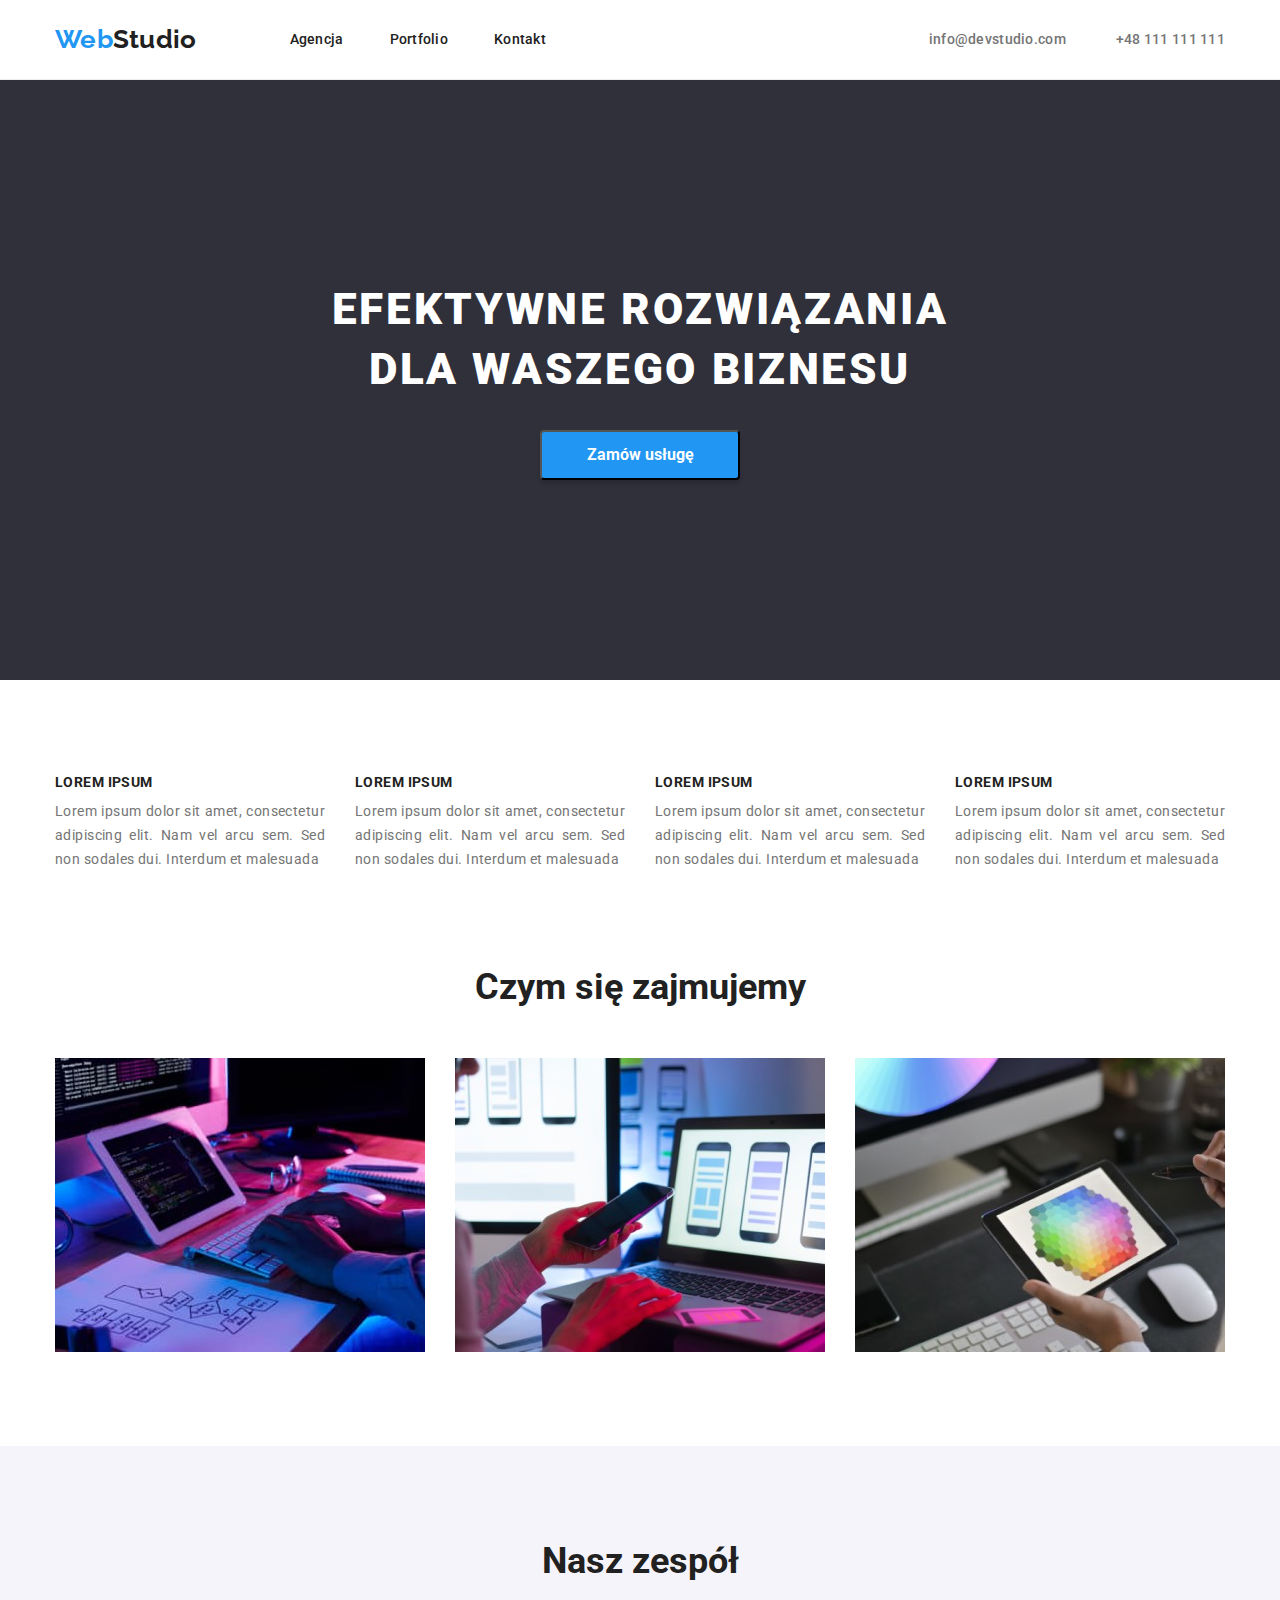
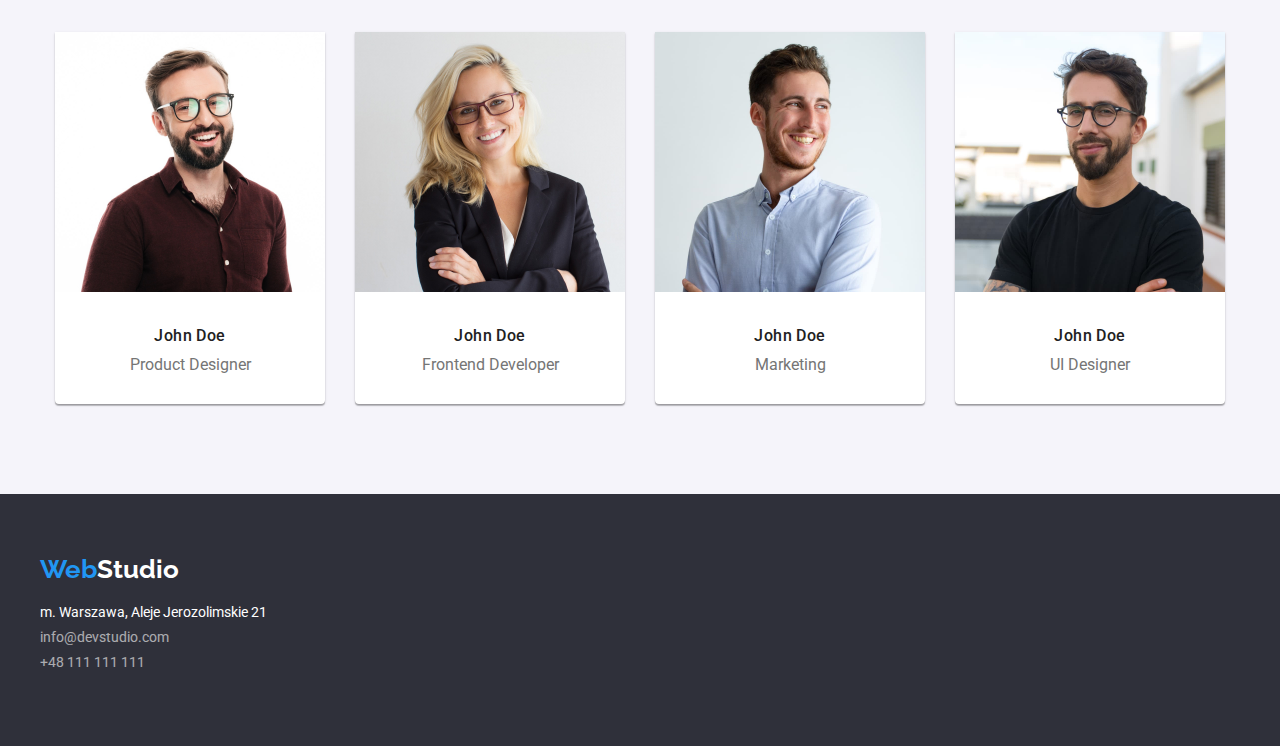
==== index.html @ 92ea2f2b "#1" ====
<!DOCTYPE html>
<html lang="pl">
  <head>
    <meta charset="utf-8" />
    <meta name="description" content="Projekt realizowany w ramach zadania domowego GoIT" />
    <meta http-equiv="X-UA-Compatible" content="IE=edge" />
    <meta name="viewport" content="width=device-width, initial-scale=1.0" />
    <title>Zadanie domowe #3</title>
    <link rel="preconnect" href="https://fonts.googleapis.com" />
    <link rel="preconnect" href="https://fonts.gstatic.com" crossorigin />
    <link
      href="https://fonts.googleapis.com/css2?family=Raleway:wght@700&family=Roboto:wght@400;500;700;900&display=swap"
      rel="stylesheet"
    />
    <link rel="stylesheet" href="css/styles.css" />
  </head>
  <body style="font-family: 'Roboto'; color: #757575; font-style: normal">
    <header>
      <div class="box4">
        <div class="container navbar-wrapper">
          <nav>
            <ul class="lists navbar-lists">
              <li class="logo">
                <a class="menu-text" href="index.html" title="Strona główna">
                  <span class="logo-blue">Web</span><span class="logo-black">Studio</span></a
                >
              </li>
              <li>
                <a class="links menu-text menu-text-nav" href="index.html" target="_self"
                  >Agencja</a
                >
              </li>
              <li>
                <a class="links menu-text menu-text-nav" href="portfolio.html" target="_self">
                  Portfolio
                </a>
              </li>
              <li><a class="links menu-text menu-text-nav" href="#">Kontakt</a></li>
            </ul>
          </nav>

          <ul class="lists navbar-lists contact">
            <li>
              <a class="links menu-kontakt" href="mailto:info@devstudio.com">info@devstudio.com</a>
            </li>
            <li>
              <a class="links menu-kontakt" href="tel:+48111111111">+48 111 111 111</a>
            </li>
          </ul>
        </div>
      </div>
    </header>
    <main>
      <div class="box1">
        <div class="banner container">
          <h1 class="banner-text">EFEKTYWNE ROZWIĄZANIA DLA WASZEGO BIZNESU</h1>
          <button class="banner-button" type="button">Zamów usługę</button>
        </div>
      </div>

      <section class="section">
        <div class="container">
          <ul class="lists features-set">
            <li class="features-item">
              <h3 class="features-headers">Lorem ipsum</h3>
              <p class="features-text">
                Lorem ipsum dolor sit amet, consectetur adipiscing elit. Nam vel arcu sem. Sed non
                sodales dui. Interdum et malesuada
              </p>
            </li>
            <li class="features-item">
              <h3 class="features-headers">Lorem ipsum</h3>
              <p class="features-text">
                Lorem ipsum dolor sit amet, consectetur adipiscing elit. Nam vel arcu sem. Sed non
                sodales dui. Interdum et malesuada
              </p>
            </li>
            <li class="features-item">
              <h3 class="features-headers">Lorem ipsum</h3>
              <p class="features-text">
                Lorem ipsum dolor sit amet, consectetur adipiscing elit. Nam vel arcu sem. Sed non
                sodales dui. Interdum et malesuada
              </p>
            </li>
            <li class="features-item">
              <h3 class="features-headers">Lorem ipsum</h3>
              <p class="features-text">
                Lorem ipsum dolor sit amet, consectetur adipiscing elit. Nam vel arcu sem. Sed non
                sodales dui. Interdum et malesuada
              </p>
            </li>
          </ul>

          <h2 class="gallery">Czym się zajmujemy</h2>
          <ul class="gallery-set lists">
            <li>
              <img
                src="images/graphic1.jpg"
                alt="Piszemy na klawiaturze"
                width="370"
                height="294"
              />
            </li>
            <li>
              <img
                src="images/graphic2.jpg"
                alt="Korzystamy z telefonów komórkowych"
                width="370"
                height="294"
              />
            </li>
            <li>
              <img
                src="images/graphic3.jpg"
                alt="Dobieramy kolory na tablecie"
                width="370"
                height="294"
              />
            </li>
          </ul>
        </div>
      </section>
      <div class="box2">
        <section class="section team">
          <div class="container">
            <h2 class="gallery">Nasz zespół</h2>
            <ul class="lists team-set">
              <li class="team-item">
                <figure class="figure">
                  <img
                    src="images/team1.jpg"
                    alt="John Doe - Product Designer"
                    width="270"
                    height="260"
                  />
                  <figcaption>
                    <h4 class="team-names">John Doe</h4>
                    <p class="team-position">Product Designer</p>
                  </figcaption>
                </figure>
              </li>
              <li class="team-item">
                <figure class="figure">
                  <img
                    src="images/team2.jpg"
                    alt="John Doe - Frontend Developer"
                    width="270"
                    height="260"
                  />
                  <figcaption>
                    <h4 class="team-names">John Doe</h4>
                    <p class="team-position">Frontend Developer</p>
                  </figcaption>
                </figure>
              </li>
              <li class="team-item">
                <figure class="figure">
                  <img src="images/team3.jpg" alt="John Doe - Marketing" width="270" height="260" />

                  <figcaption>
                    <h4 class="team-names">John Doe</h4>
                    <p class="team-position">Marketing</p>
                  </figcaption>
                </figure>
              </li>
              <li class="team-item">
                <figure class="figure">
                  <img
                    src="images/team4.jpg"
                    alt="John Doe - UI Designer"
                    width="270"
                    height="260"
                  />
                  <figcaption>
                    <h4 class="team-names">John Doe</h4>
                    <p class="team-position">UI Designer</p>
                  </figcaption>
                </figure>
              </li>
            </ul>
          </div>
        </section>
      </div>
    </main>
    <footer class="footer box3">
      <div class="container">
        <a class="links" href="index.html" title="Strona główna">
          <p class="logo-blue">
            <span class="blue">Web</span><span class="logo-white">Studio</span>
          </p>
        </a>
        <ul class="footer-list lists">
          <li>
            <address class="adres">m. Warszawa, Aleje Jerozolimskie 21</address>
          </li>
          <li>
            <a class="footer-address links" href="mailto:info@devstudio.com">info@devstudio.com</a>
          </li>
          <li>
            <a class="footer-address links" href="tel:+48111111111">+48 111 111 111</a>
          </li>
        </ul>
      </div>
    </footer>
  </body>
</html>
---- css/styles.css ----
/*body {
  display: inline;
}

*/

body {
  margin: 0;
}

h1,
h2,
h3,
h4,
h5,
h6,
ul,
p {
  margin: 0;
  padding: 0;
  border: 0;
  font-size: 100%;
  font: inherit;
}
.navbar-wrapper {
  display: flex;
  justify-content: space-between;
  align-items: center;
}
.box4 {
  border-bottom: 1px solid #ececec;
  background-color: #ffffff;
  height: 80px;
  box-sizing: border-box;
}
.contact {
  display: flex;
  gap: 50px;
  padding-right: 15px;
}

.container {
  margin: 0 auto;
  width: 100%;
  max-width: 1200px;
}
.navbar-lists {
  display: flex;
  align-items: center;
  padding-top: 24px;
  padding-bottom: 25px;
  padding-left: 15px;
}

/*
.header-menu {
  display: inline-flex;
}
*/
.gallery-set > li {
  height: 294px;
}
.logo {
  padding-right: 93px;
  display: block;
  text-decoration: none;
}
.section {
  padding-top: 94px;
  padding-bottom: 94px;
}
/* to jest część do zadania 2*/
.lists {
  list-style-type: none;
}
.links {
  display: block;
}

.links:link {
  text-decoration: none;
}
.links:hover,
.links:focus {
  color: #2196f3;
}

.logo-blue {
  color: #2196f3;
  font-family: 'Raleway';
  font-style: normal;
  font-weight: 700;
  font-size: 26px;
  padding-top: 60px;
  padding-bottom: 20px;
}
.logo-white {
  color: #ffffff;
  font-family: 'Raleway';
  font-style: normal;
  font-weight: 700;
  font-size: 26px;
}
.logo-black {
  color: #212121;
  font-family: 'Raleway';
  font-style: normal;
  font-weight: 700;
  font-size: 26px;
}
.menu-text {
  font-size: 14px;
  color: #212121;
  font-weight: 500;
  letter-spacing: 0.02em;
  text-decoration: none;
}
.menu-text-nav {
  padding-right: 46px;
}
.menu-text:first {
  padding-right: 0;
}
.menu-kontakt {
  color: #757575;
  font-weight: 500;
  font-size: 14px;
  letter-spacing: 0.02em;
}
.menu-kontakt:first {
  padding-right: 46px;
}
.banner-text {
  font-weight: 900;
  font-size: 44px;
  line-height: 136%;
  text-align: center;
  letter-spacing: 0.06em;
  text-transform: uppercase;
  color: #ffffff;
  max-width: 696px;
  padding-bottom: 30px;
}
.banner-button {
  width: 200px;
  height: 50px;

  font-family: 'Roboto';
  background-color: #2196f3;
  color: #ffffff;
  font-weight: 700;
  font-size: 16px;
  line-height: 30px;
  cursor: pointer;
  box-shadow: 0px 4px 4px rgba(0, 0, 0, 0.15);
  border-radius: 4px;
}
.banner {
  display: flex;
  flex-direction: column;
  align-items: center;
  background-image: url(images/background.png);
}
.features-set {
  display: flex;
  flex-wrap: wrap;
  gap: 30px;
  justify-content: center;
  padding-bottom: 94px;
  padding-inline-start: 0px;
}
.features-item {
  width: 270px;
  /*
  padding: 10px; */
  background-color: #ffffff;
}
.team-set {
  display: flex;
  flex-wrap: wrap;
  gap: 30px;
  justify-content: center;
}
.team-item {
  width: 270;
}
.team {
  background-color: #f5f4fa;
}
.figure {
  margin: 0;
  background-color: #ffffff;
  border-radius: 0px 0px 4px 4px;
  box-shadow: 0px 1px 3px rgba(0, 0, 0, 0.12), 0px 1px 1px rgba(0, 0, 0, 0.14),
    0px 2px 1px rgba(0, 0, 0, 0.2);
  text-align: center;
}
.team-position {
  padding-bottom: 30px;
}
.figure > img {
  padding-bottom: 30px;
}
.features-headers {
  font-weight: 700;
  font-size: 14px;
  letter-spacing: 0.03em;
  text-transform: uppercase;
  color: #212121;
  padding-bottom: 10px;
}
.features-text {
  font-weight: 400;
  font-size: 14px;
  line-height: 171%;
  letter-spacing: 0.03em;
  text-align: justify;
}
.gallery {
  font-weight: 700;
  font-size: 36px;
  color: #212121;
  text-align: center;
  padding-bottom: 50px;
}
.gallery-set {
  display: flex;
  flex-wrap: wrap;
  gap: 30px;
  justify-content: center;
}
.team-names {
  font-weight: 500;
  font-size: 16px;
  letter-spacing: 0.03em;
  color: #212121;
  padding-bottom: 10px;
}
.footer {
  background-color: #2f303a;
  color: #ffffff;
  font-style: normal;
}
.footer-address {
  color: #ffffff;
  opacity: 60%;
}
.adres {
  font-style: normal;
}
.adres,
.footer-address {
  font-size: 14px;
  padding-bottom: 9px;
}
.footer-list {
  padding-bottom: 60px;
}
.box1 {
  background-image: url(images/background.png);
  background-color: #2f303a;
  height: 600px;
  display: flex;
  align-items: center;
  justify-content: center;
}
.box2 {
  background-color: #f5f4fa;
  height: 648px;
}
.box3 {
  background-color: #2f303a;
  height: 252px;
}

/* Część dotycząca portfolio */
.portfolio-button {
  background-color: #f5f4fa;
  border-radius: 4px;
  font-weight: 500;
  font-size: 16px;
  font-family: 'Roboto';
  cursor: pointer;
  height: 38px;
  border: 0;
  padding: 6px 22px;
}

.portfolio-button:hover,
.portfolio-button:focus {
  background-color: #2196f3;
  color: #ffffff;
}
.portfolio-names {
  font-style: normal;
  font-weight: 700;
  font-size: 18px;
  line-height: 200%;
  letter-spacing: 0.06em;
  color: #212121;
  padding-bottom: 4px;
}
.gallery-description {
  font-weight: 400;
  font-size: 16px;
}
.portfolio-navbar {
  display: flex;
  justify-content: center;
}
.portfolio-navbar-item {
  padding-right: 4px;
  padding-left: 4px;
  padding-bottom: 50px;
}
.portfolio-gallery {
  display: flex;
  flex-wrap: wrap;
  gap: 30px;
  justify-content: center;
}
.portfolio-gallery > img {
  padding-left: 0;
  padding-right: 0;
}
.figure-portfolio {
  margin-inline-start: 0;
  margin-inline-end: 0;
  background-color: #ffffff;
  text-align: center;
  border: 1px solid #eeeeee;
  margin: 0;
}
.figcaption {
  padding: 20px 24px;
  text-align: left;
}
.figure-portfolio > img {
  vertical-align: top;
}
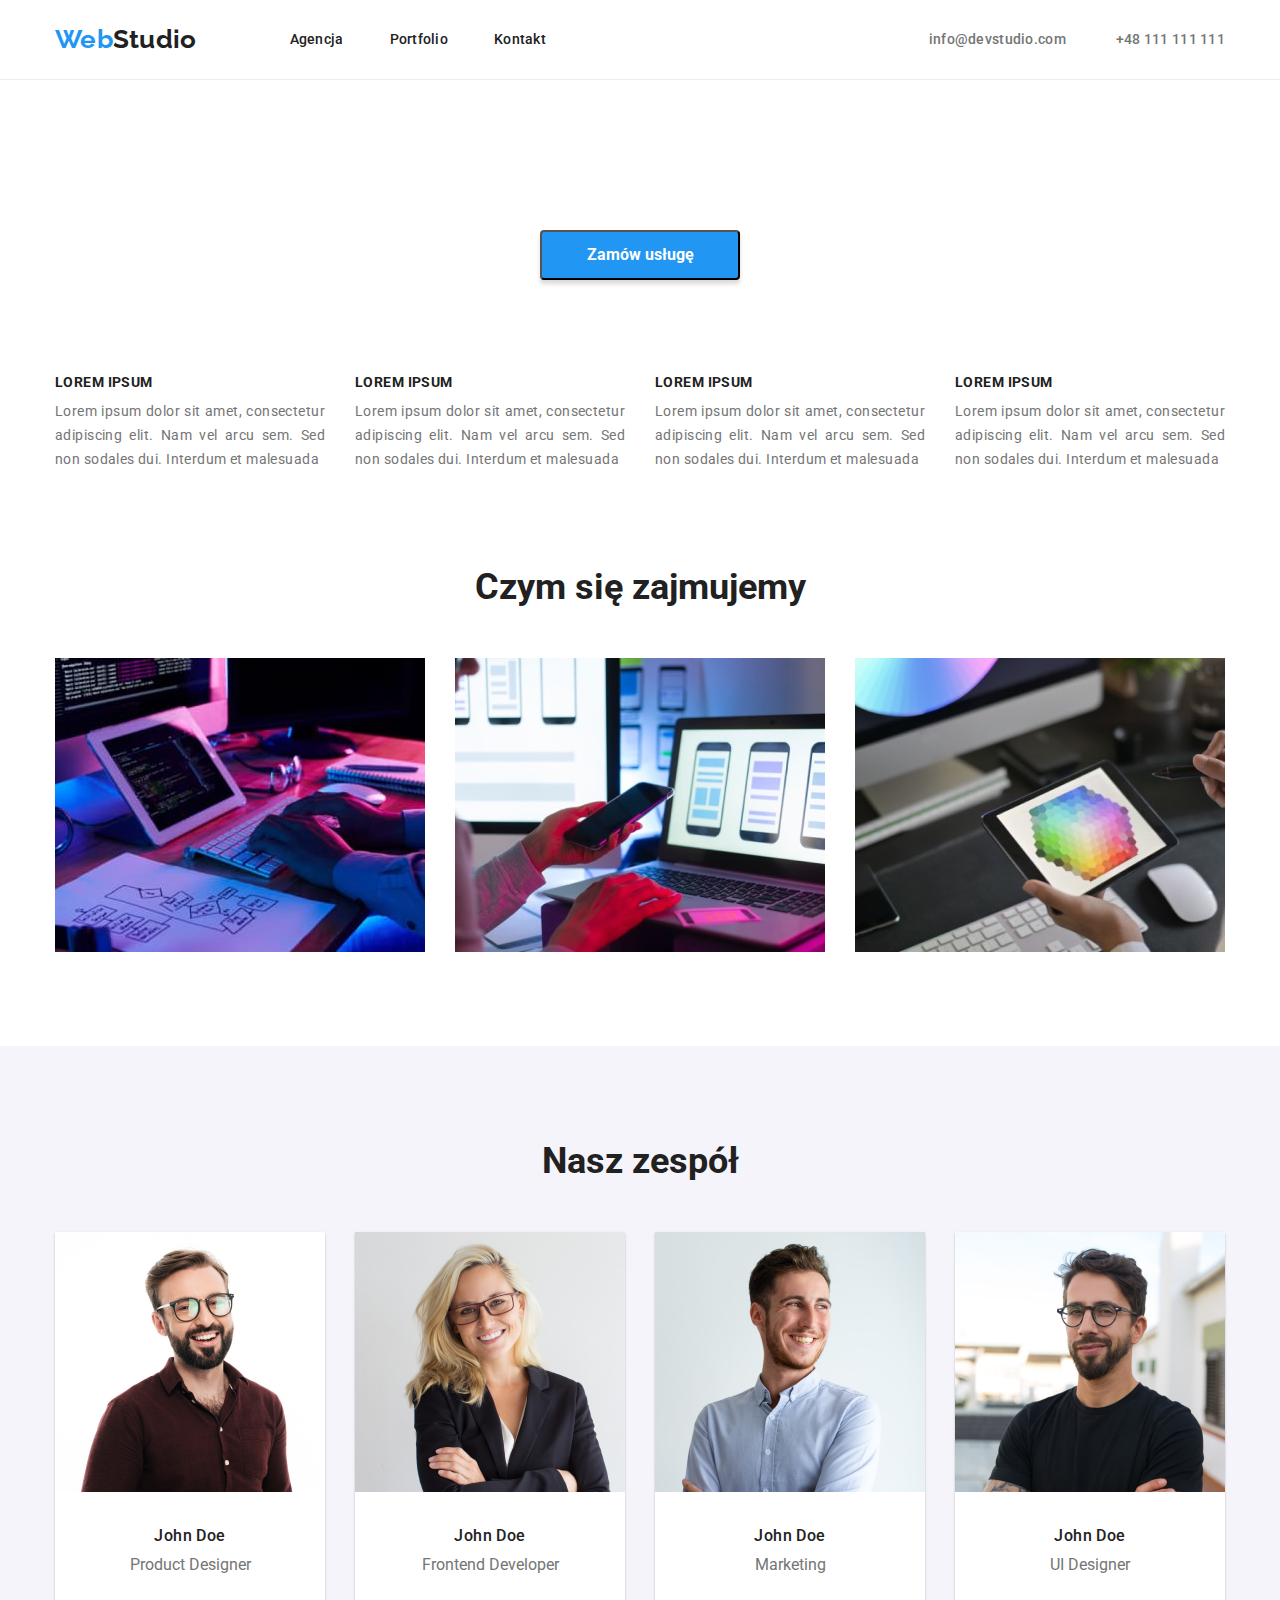
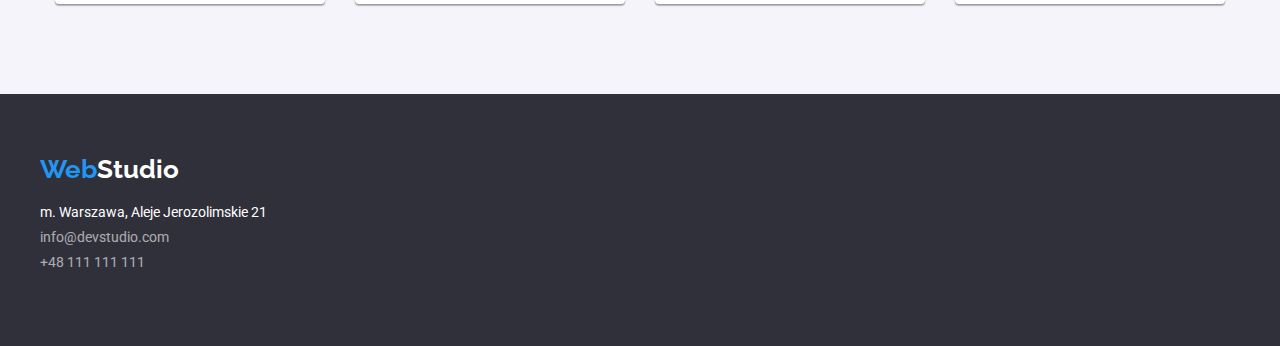
==== commit ce99fd58: "#2" ====
--- a/index.html
+++ b/index.html
@@ -53,6 +53,7 @@
     <main>
       <div class="box1">
         <div class="banner container">
+          <span class="background"></span>
           <h1 class="banner-text">EFEKTYWNE ROZWIĄZANIA DLA WASZEGO BIZNESU</h1>
           <button class="banner-button" type="button">Zamów usługę</button>
         </div>
--- a/css/styles.css
+++ b/css/styles.css
@@ -159,7 +159,7 @@
   display: flex;
   flex-direction: column;
   align-items: center;
-  background-image: url(images/background.png);
+  background-image: url(https://github.com/Piotrek92PL/goit-markup-hw-04/blob/main/images/background.png);
 }
 .features-set {
   display: flex;
@@ -257,12 +257,15 @@
   padding-bottom: 60px;
 }
 .box1 {
-  background-image: url(images/background.png);
-  background-color: #2f303a;
+  background-image: url(https://github.com/Piotrek92PL/goit-markup-hw-04/blob/main/images/background.png);
+  /* background-color: #2f303a; 
   height: 600px;
   display: flex;
   align-items: center;
-  justify-content: center;
+  justify-content: center; */
+}
+.background {
+  background-image: url(https://github.com/Piotrek92PL/goit-markup-hw-04/blob/main/images/background.png);
 }
 .box2 {
   background-color: #f5f4fa;
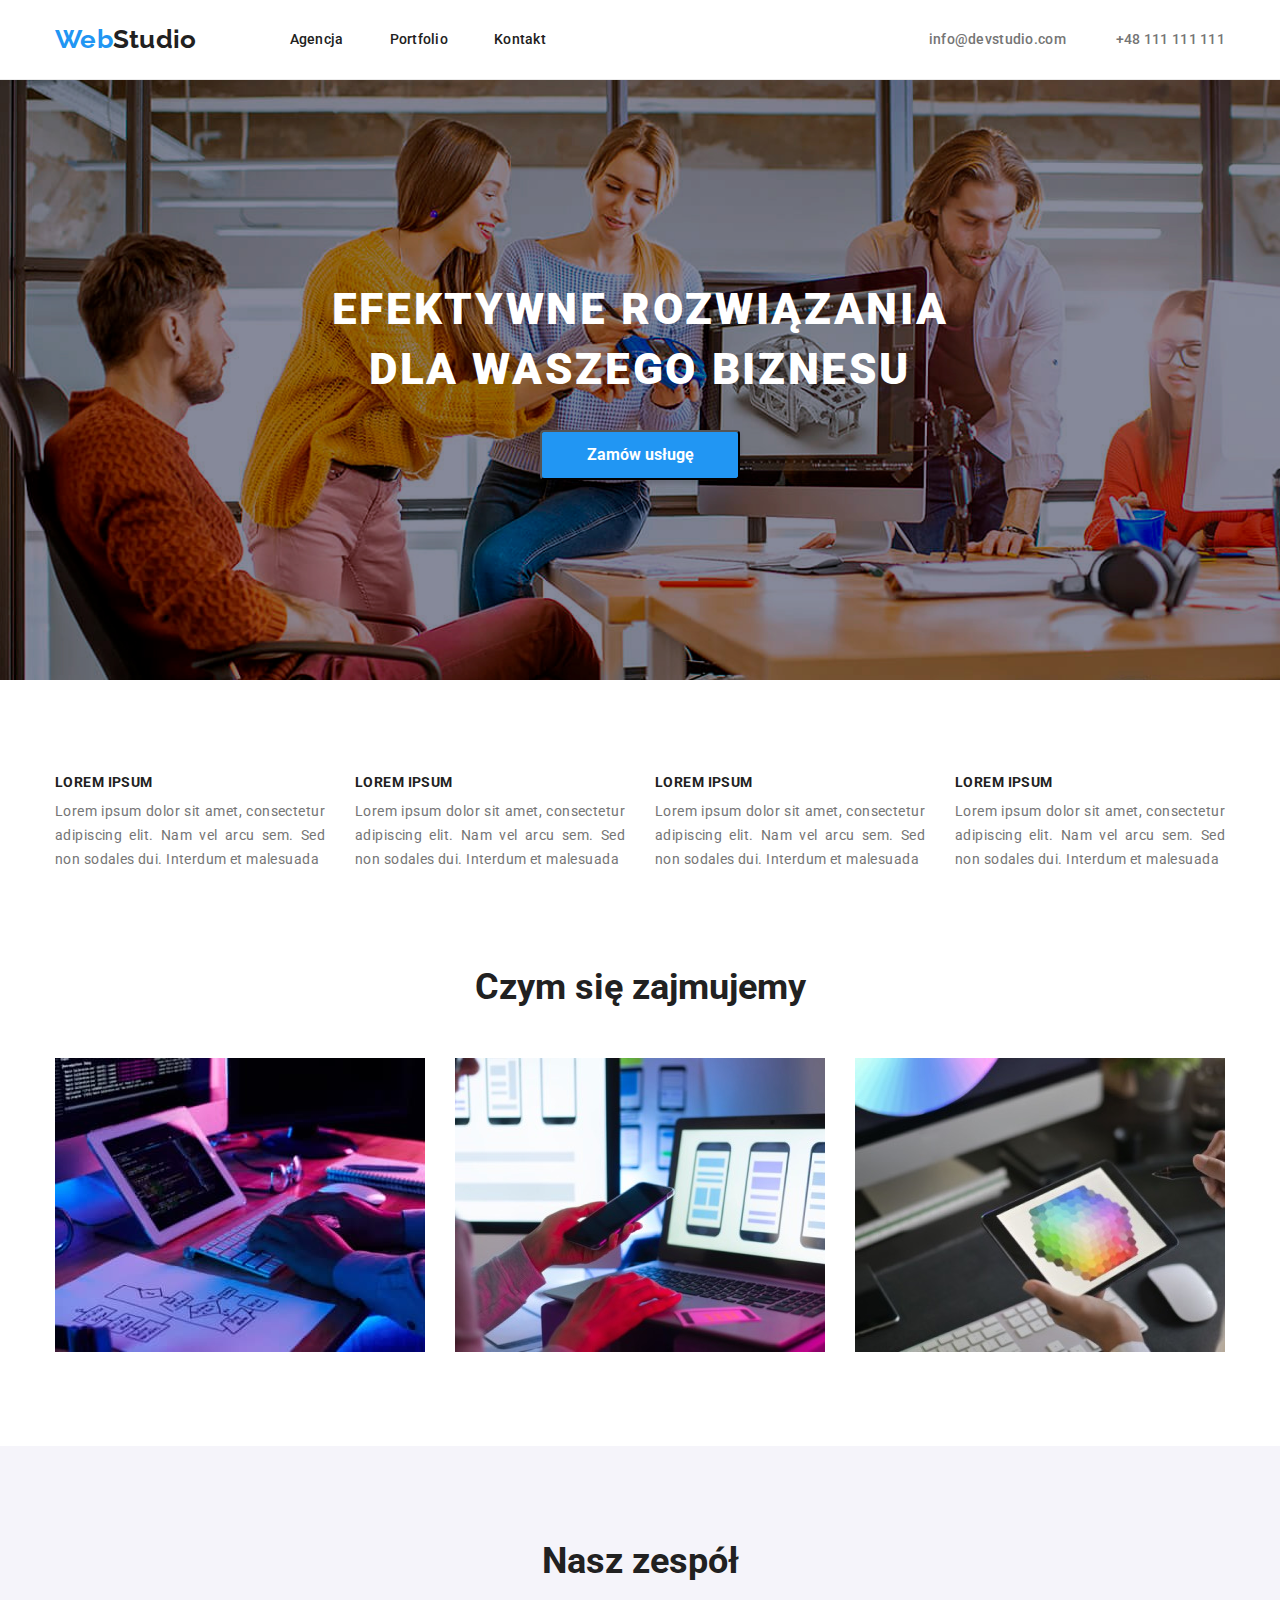
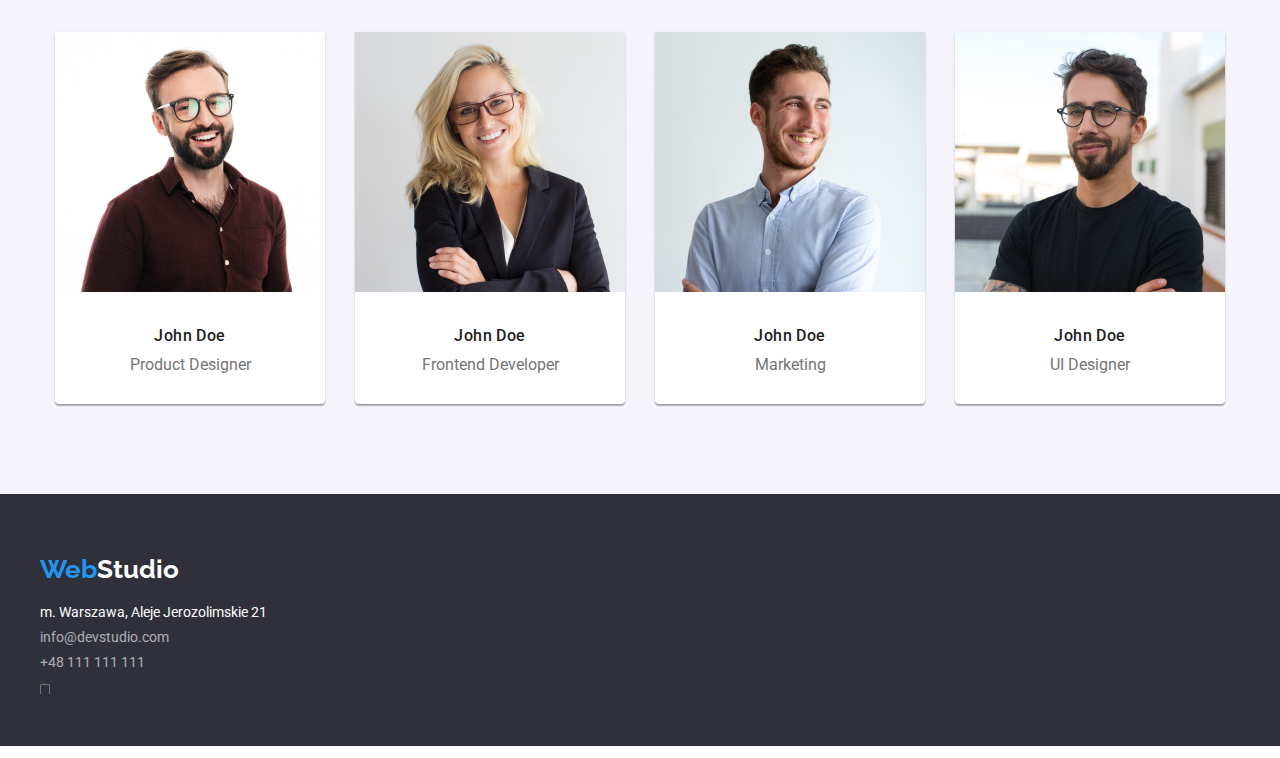
==== commit 8ca8b557: "#3" ====
--- a/index.html
+++ b/index.html
@@ -12,6 +12,7 @@
       href="https://fonts.googleapis.com/css2?family=Raleway:wght@700&family=Roboto:wght@400;500;700;900&display=swap"
       rel="stylesheet"
     />
+    <link rel="stylesheet" href="css/normalize.css" />
     <link rel="stylesheet" href="css/styles.css" />
   </head>
   <body style="font-family: 'Roboto'; color: #757575; font-style: normal">
@@ -199,6 +200,9 @@
           </li>
           <li>
             <a class="footer-address links" href="tel:+48111111111">+48 111 111 111</a>
+            <svg width="10" height="10" class="icon">
+              <use xlink:href="./images/icons.svg#phone"></use>
+            </svg>
           </li>
         </ul>
       </div>
--- a/css/styles.css
+++ b/css/styles.css
@@ -257,16 +257,27 @@
   padding-bottom: 60px;
 }
 .box1 {
-  background-image: url(https://github.com/Piotrek92PL/goit-markup-hw-04/blob/main/images/background.png);
-  /* background-color: #2f303a; 
+  /*background-image: url(https://github.com/Piotrek92PL/goit-markup-hw-04/blob/main/images/background.png); */
+  background-color: #2f303a;
+
+  display: flex;
+  align-items: center;
+  justify-content: center;
+  background-image: url(../images/background.png);
+  background-size: cover;
+  background-repeat: no-repeat;
   height: 600px;
-  display: flex;
-  align-items: center;
-  justify-content: center; */
-}
+}
+
+/*
 .background {
-  background-image: url(https://github.com/Piotrek92PL/goit-markup-hw-04/blob/main/images/background.png);
-}
+  background-image: url(../images/background.png);
+  background-size: contain;
+  background-repeat: no-repeat;
+  height: 200px;
+  padding: 0;
+}
+*/
 .box2 {
   background-color: #f5f4fa;
   height: 648px;
@@ -341,3 +352,6 @@
 .figure-portfolio > img {
   vertical-align: top;
 }
+.icon {
+  fill: #ffffff;
+}
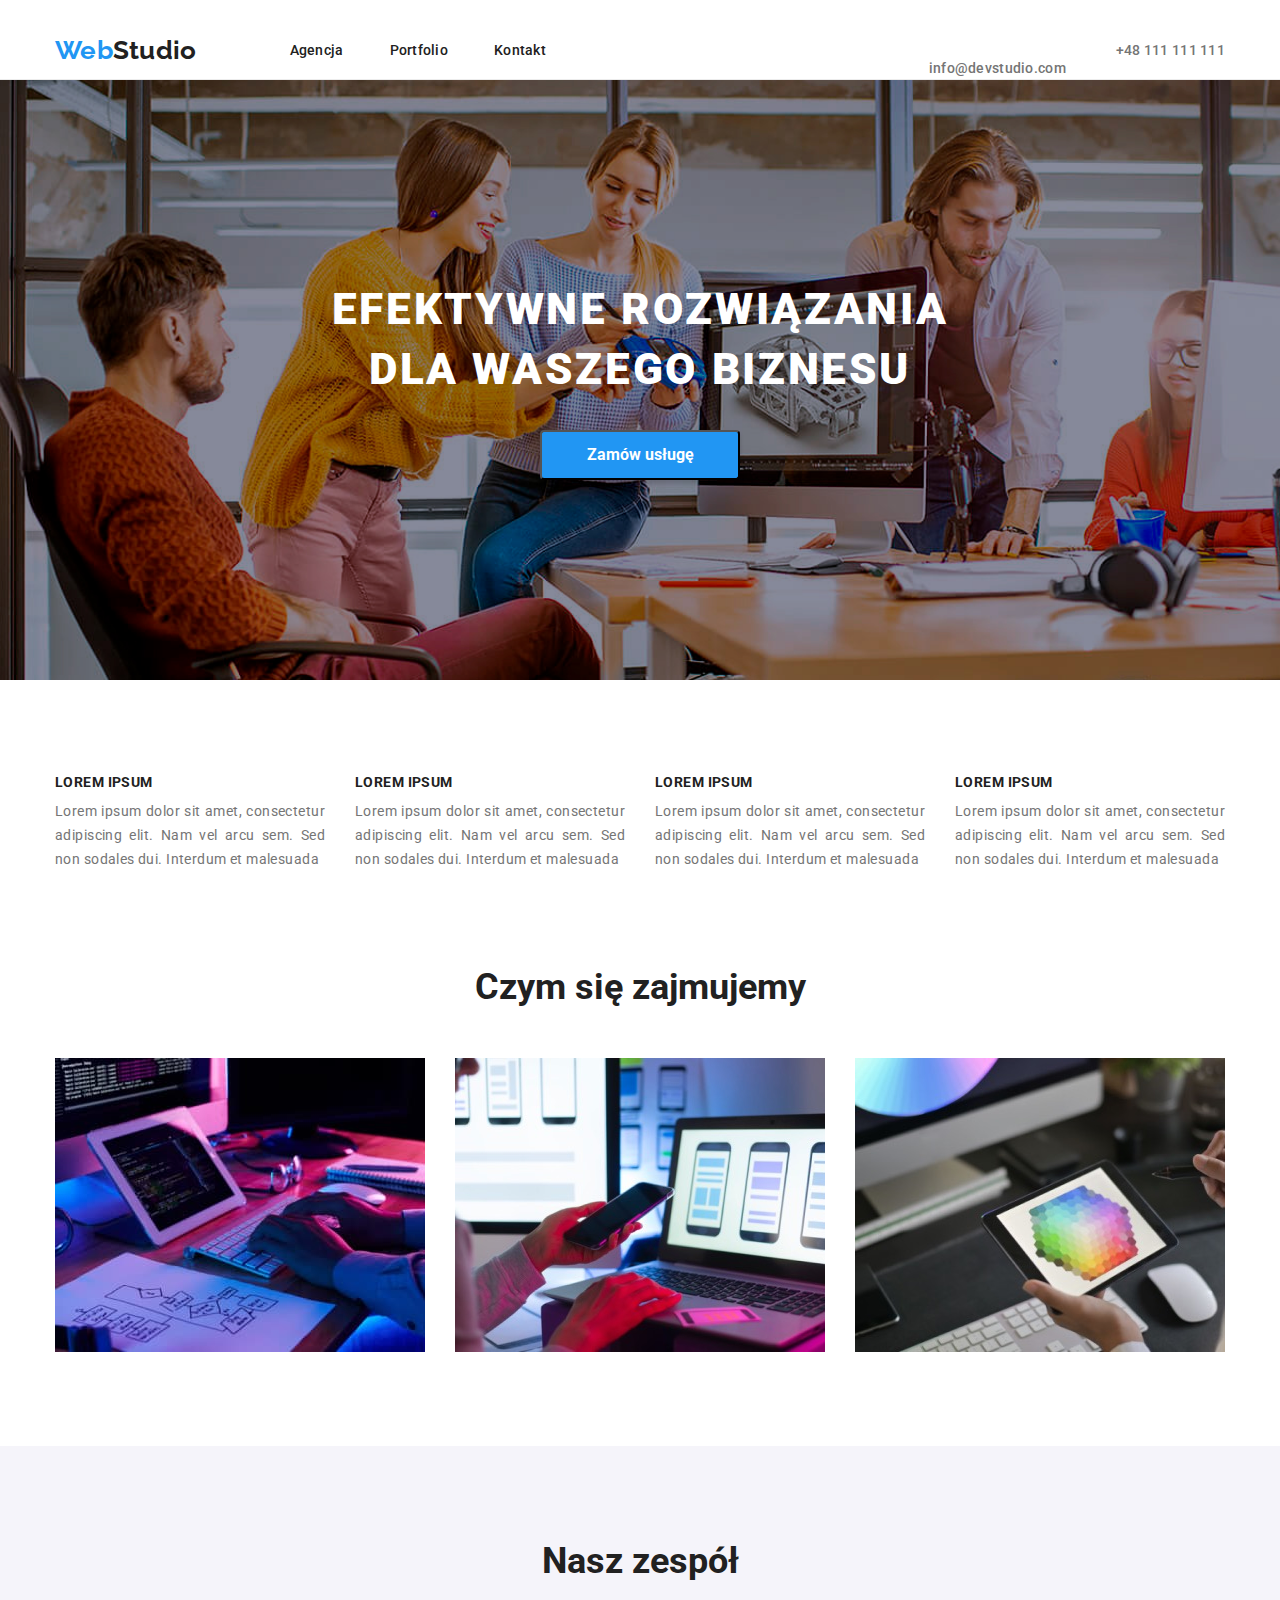
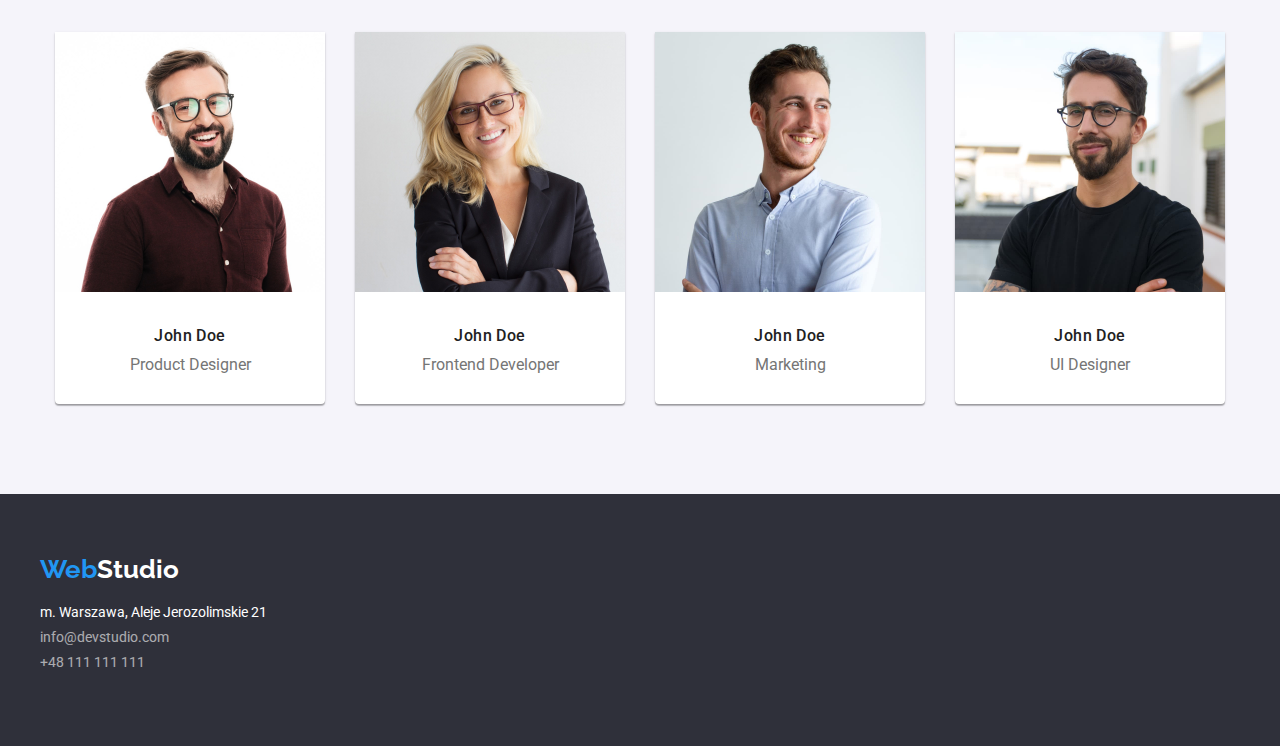
==== commit 2f305c27: "#4" ====
--- a/index.html
+++ b/index.html
@@ -42,6 +42,9 @@
 
           <ul class="lists navbar-lists contact">
             <li>
+              <svg width="32" height="32" class="icon">
+                <use xlink:href="./images/icons.svg#phone"></use>
+              </svg>
               <a class="links menu-kontakt" href="mailto:info@devstudio.com">info@devstudio.com</a>
             </li>
             <li>
@@ -200,12 +203,12 @@
           </li>
           <li>
             <a class="footer-address links" href="tel:+48111111111">+48 111 111 111</a>
-            <svg width="10" height="10" class="icon">
-              <use xlink:href="./images/icons.svg#phone"></use>
-            </svg>
           </li>
         </ul>
       </div>
     </footer>
   </body>
 </html>
+<!--<svg width="100" height="100" class="icon">
+              <use xlink:href="./images/icons.svg#phone"></use>
+            </svg> -->
--- a/css/styles.css
+++ b/css/styles.css
@@ -353,5 +353,9 @@
   vertical-align: top;
 }
 .icon {
-  fill: #ffffff;
-}
+  fill: red;
+}
+.menu-icons {
+  padding-right: 10px;
+  display: inline;
+}
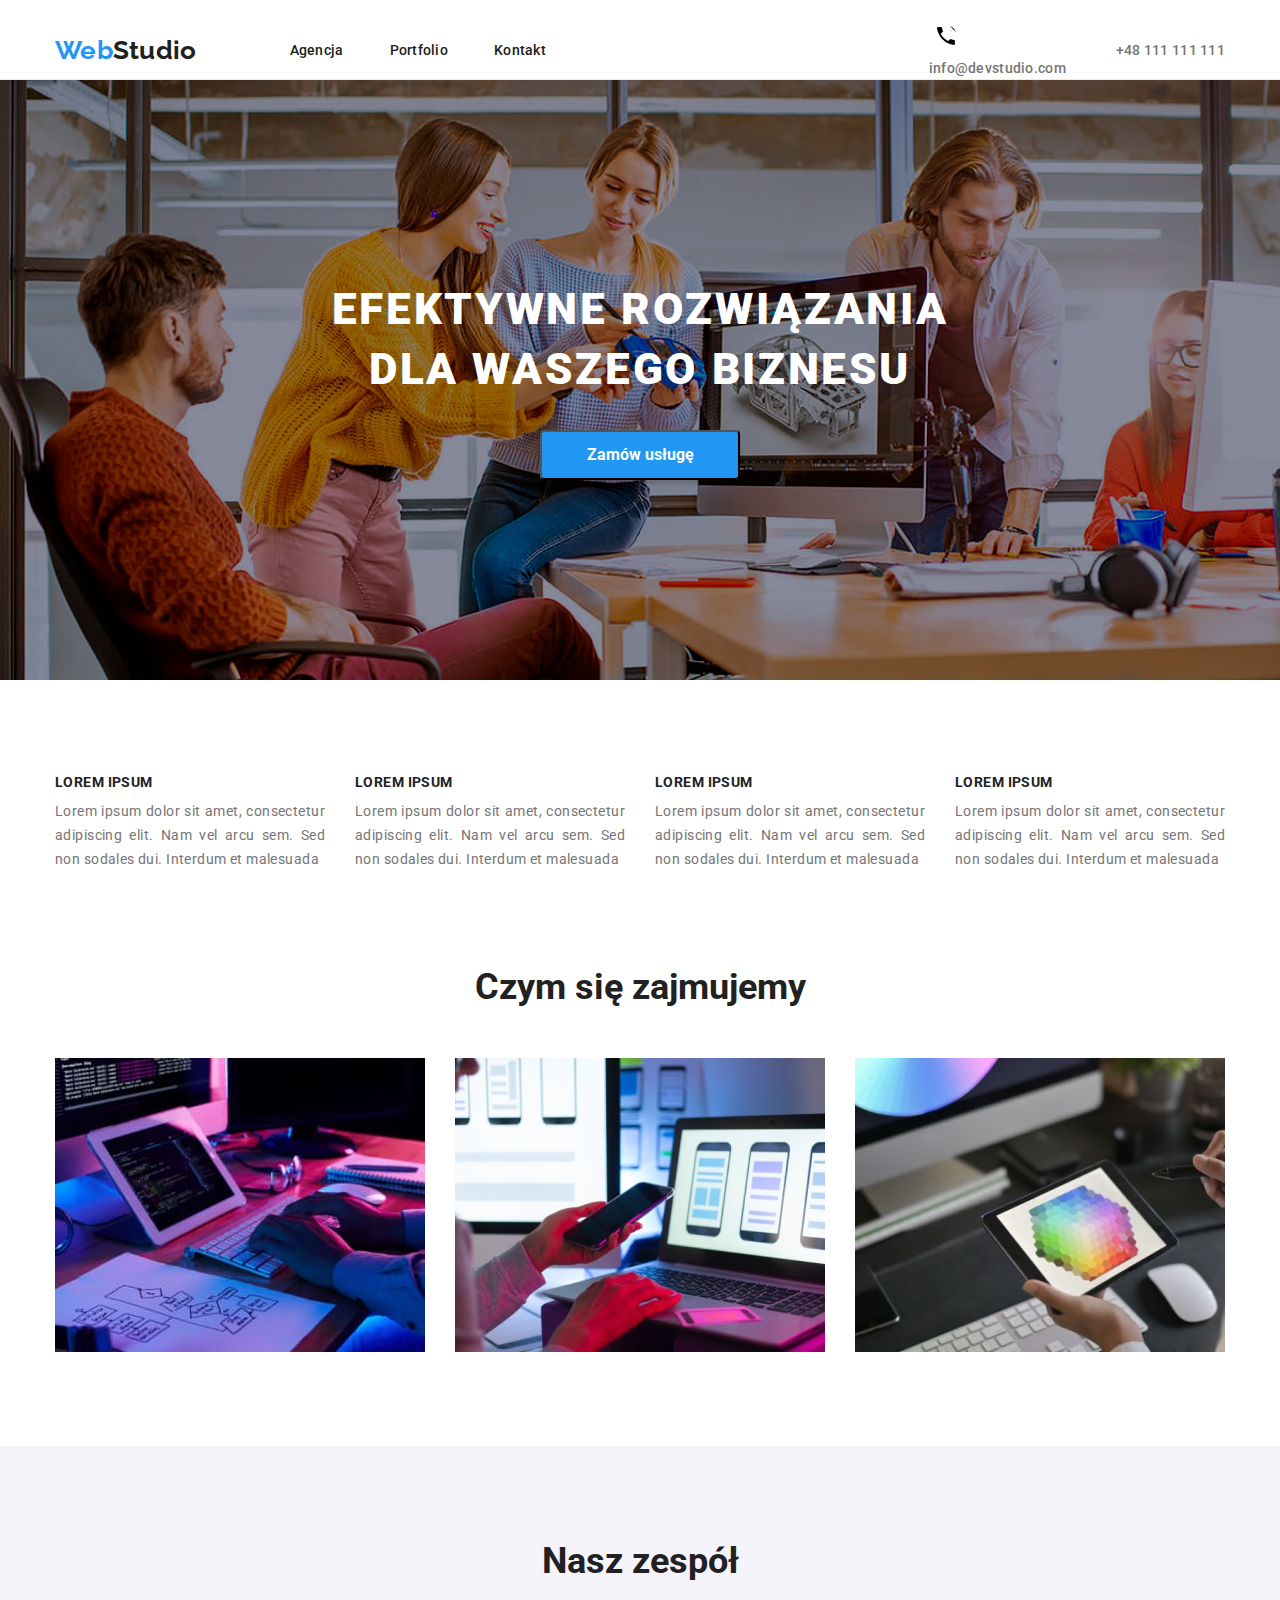
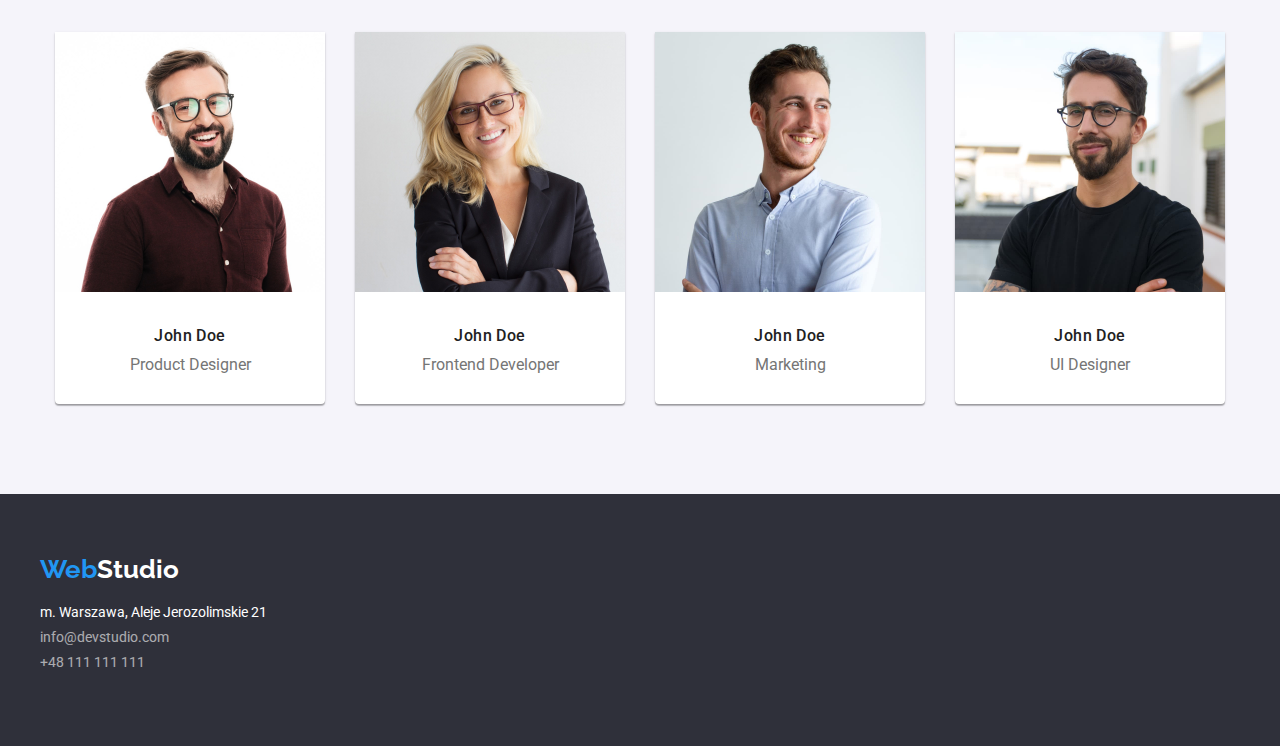
==== commit f68b662a: "#5" ====
--- a/index.html
+++ b/index.html
@@ -42,7 +42,7 @@
 
           <ul class="lists navbar-lists contact">
             <li>
-              <svg width="32" height="32" class="icon">
+              <svg width="32" height="32" xmlns="http://www.w3.org/2000/svg" viewBox="0 0 20 32">
                 <use xlink:href="./images/icons.svg#phone"></use>
               </svg>
               <a class="links menu-kontakt" href="mailto:info@devstudio.com">info@devstudio.com</a>
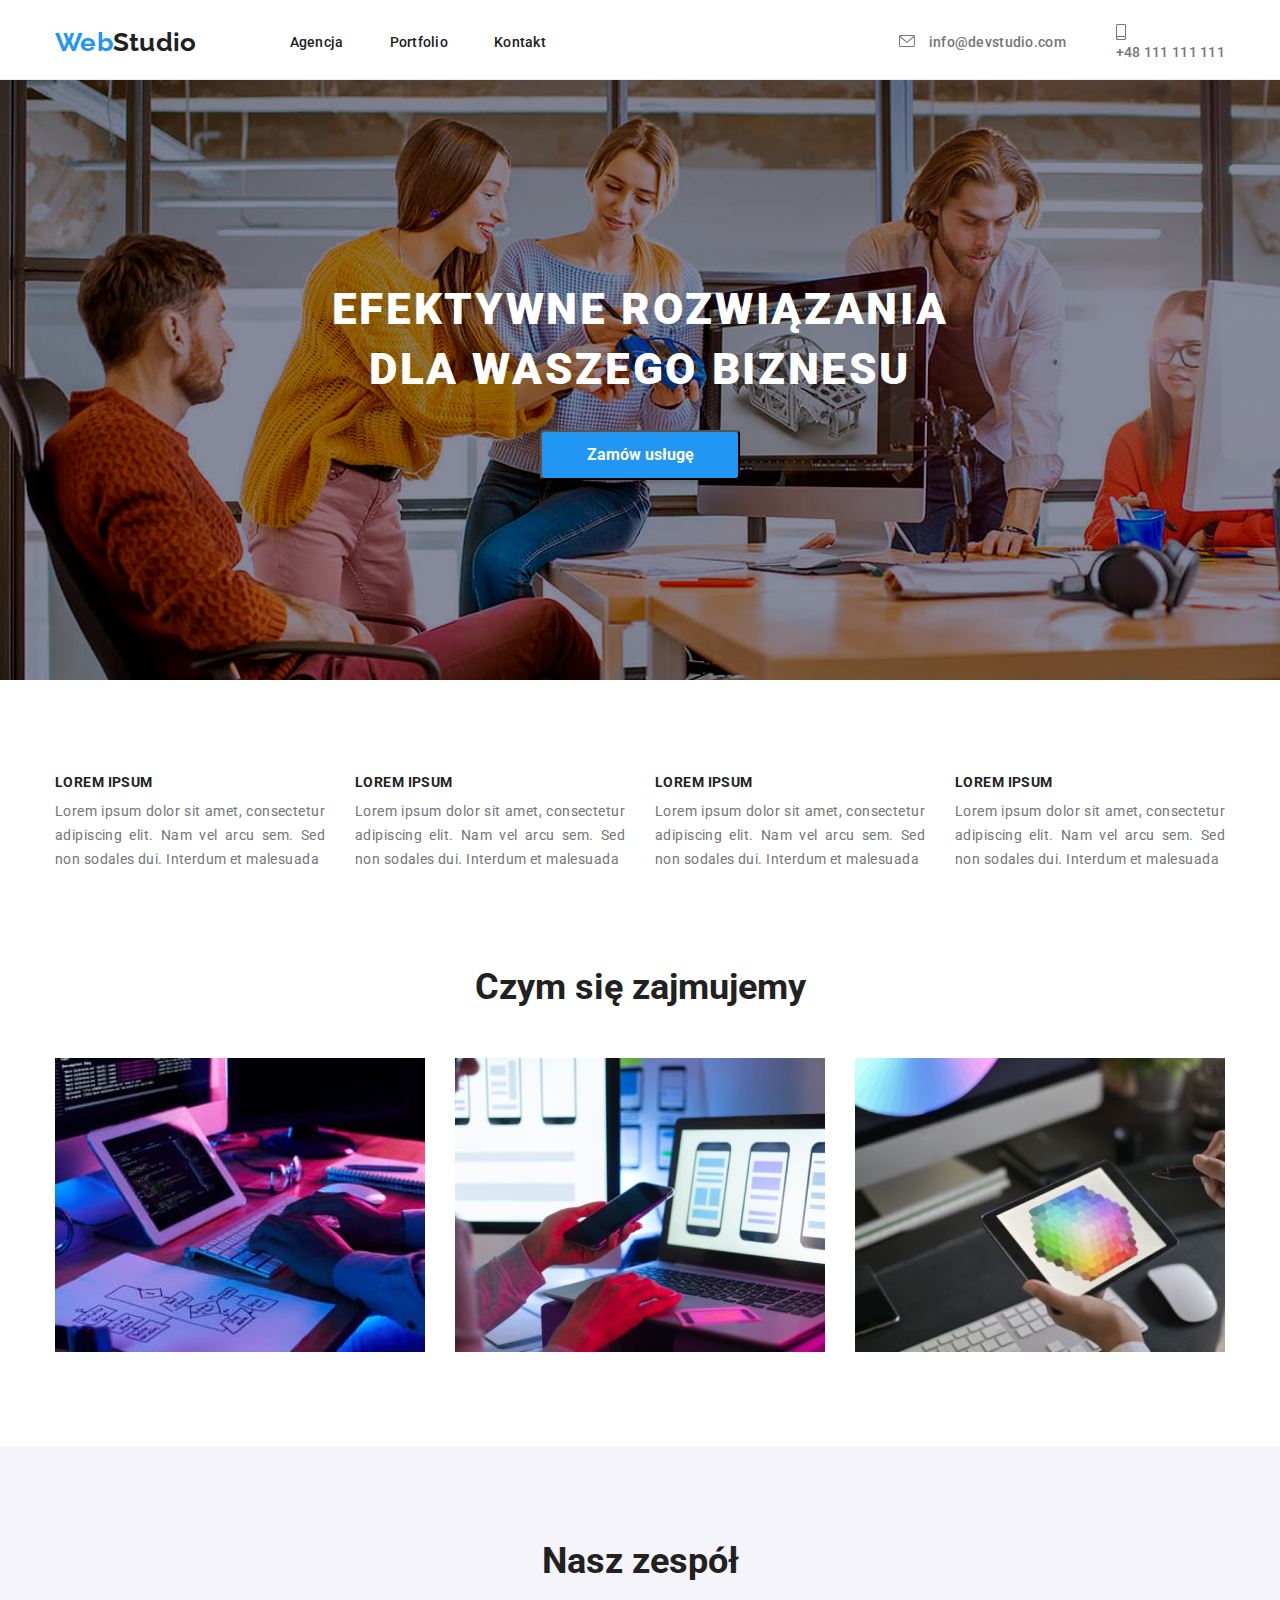
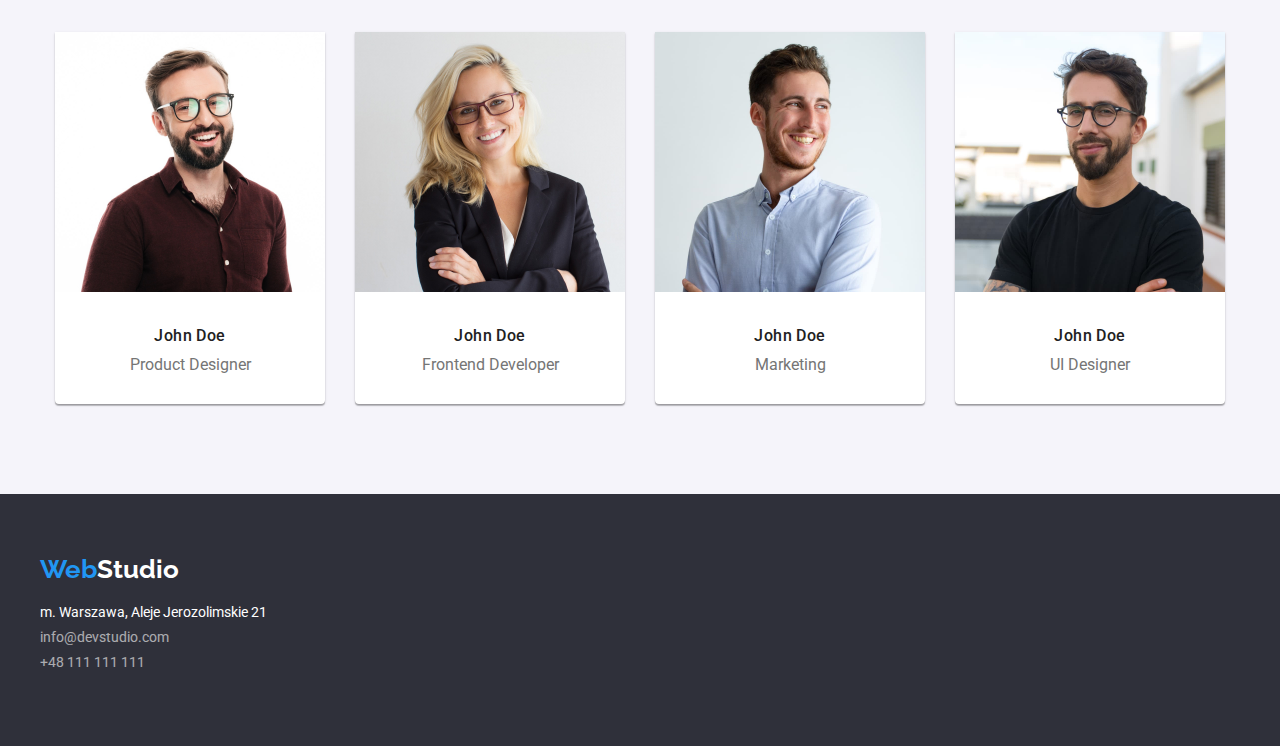
==== commit afe46c5e: "2022.11.18 #1" ====
--- a/index.html
+++ b/index.html
@@ -36,18 +36,23 @@
                   Portfolio
                 </a>
               </li>
-              <li><a class="links menu-text menu-text-nav" href="#">Kontakt</a></li>
+              <li><a class="links menu-text menu-text-nav" href="test.html">Kontakt</a></li>
             </ul>
           </nav>
 
           <ul class="lists navbar-lists contact">
-            <li>
-              <svg width="32" height="32" xmlns="http://www.w3.org/2000/svg" viewBox="0 0 20 32">
-                <use xlink:href="./images/icons.svg#phone"></use>
+            <li class="level">
+              <a class="links menu-kontakt" href="mailto:info@devstudio.com">
+                <svg class="contact-icon" width="16" height="12">
+                  <use href="./images/icons.svg#icon-envelope"></use>
+                </svg>
+                info@devstudio.com</a
+              >
+            </li>
+            <li class="level">
+              <svg class="contact-icon" width="10" height="16">
+                <use href="./images/icons.svg#icon-smartphone"></use>
               </svg>
-              <a class="links menu-kontakt" href="mailto:info@devstudio.com">info@devstudio.com</a>
-            </li>
-            <li>
               <a class="links menu-kontakt" href="tel:+48111111111">+48 111 111 111</a>
             </li>
           </ul>
@@ -209,6 +214,3 @@
     </footer>
   </body>
 </html>
-<!--<svg width="100" height="100" class="icon">
-              <use xlink:href="./images/icons.svg#phone"></use>
-            </svg> -->
--- a/css/styles.css
+++ b/css/styles.css
@@ -352,10 +352,18 @@
 .figure-portfolio > img {
   vertical-align: top;
 }
-.icon {
-  fill: red;
-}
-.menu-icons {
-  padding-right: 10px;
-  display: inline;
-}
+.contact-icon {
+  fill: #757575;
+  margin-right: 10px;
+}
+
+.contact-icon:hover,
+.contact-icon:focus {
+  fill: #2196f3;
+}
+
+.level {
+  display: flexbox;
+  flex-wrap: no-wrap;
+}
+/* href="./images/icons.svg#icon-smartphone"; */
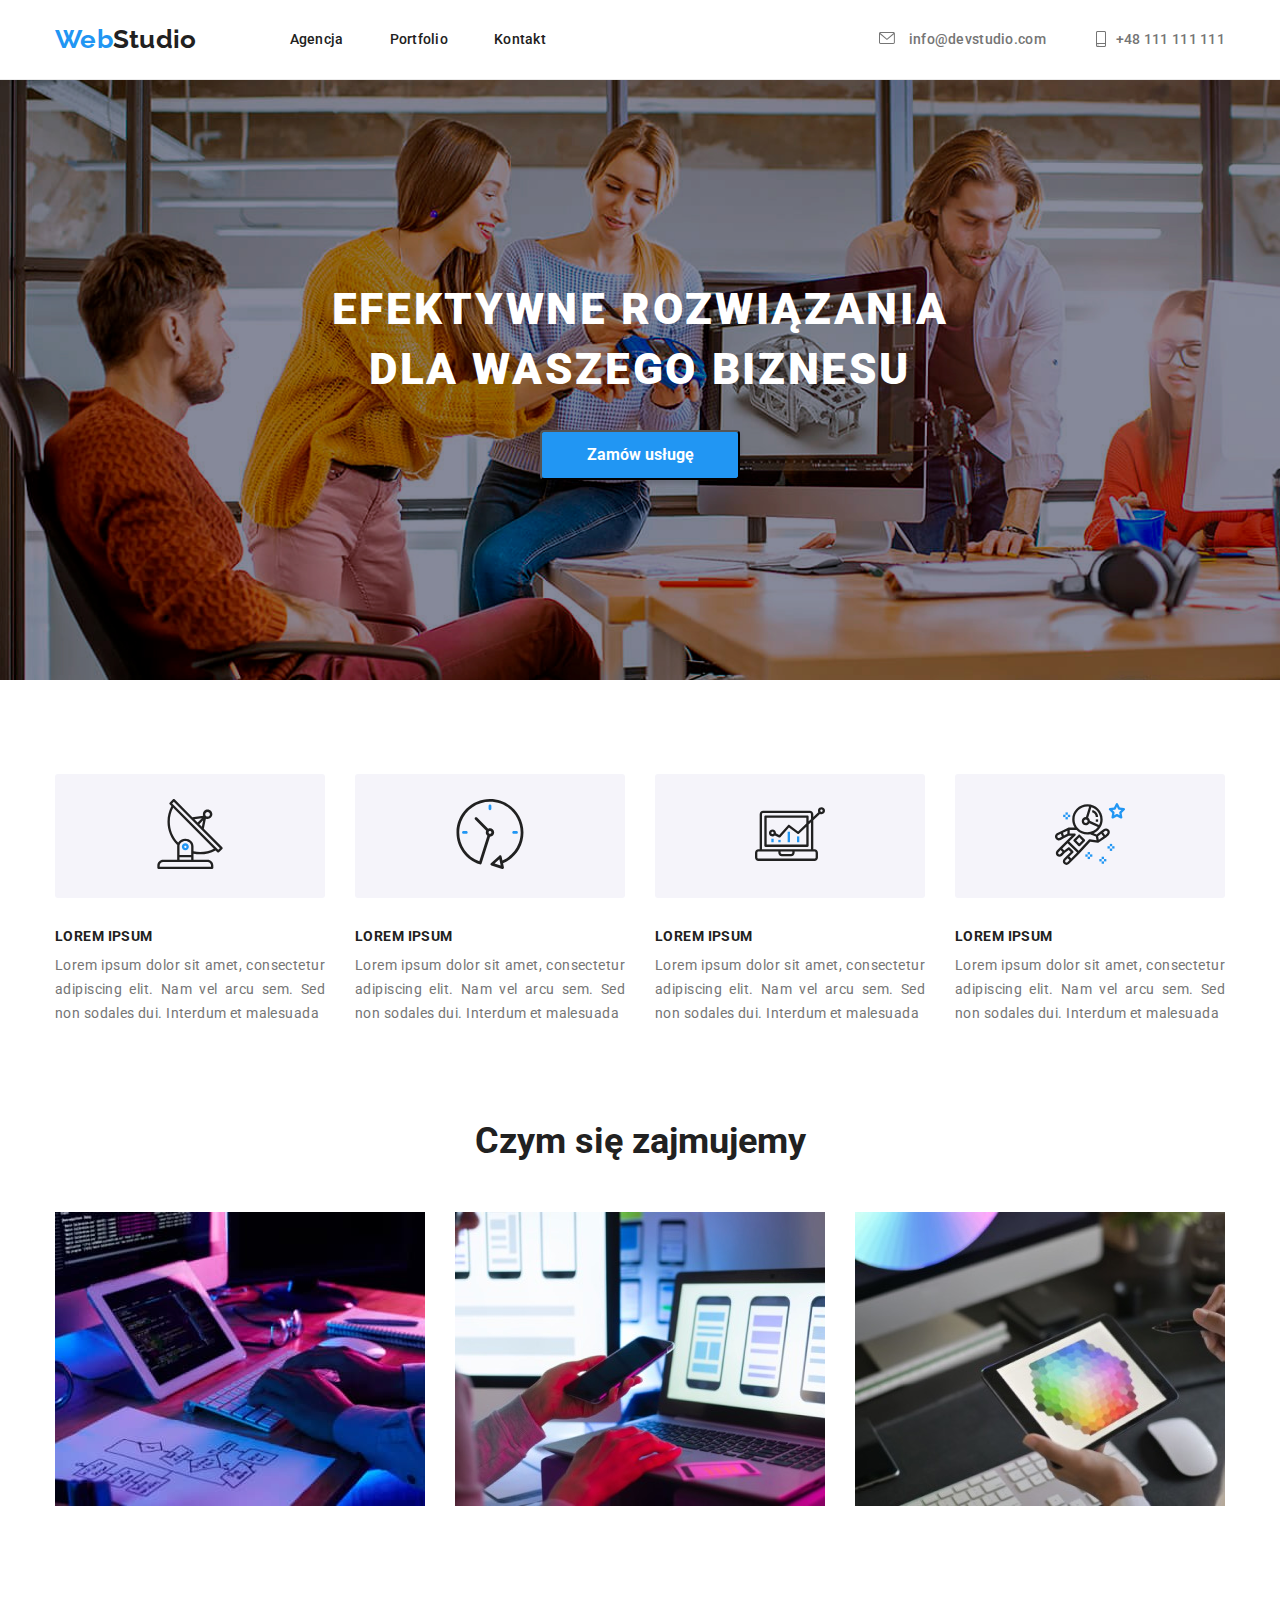
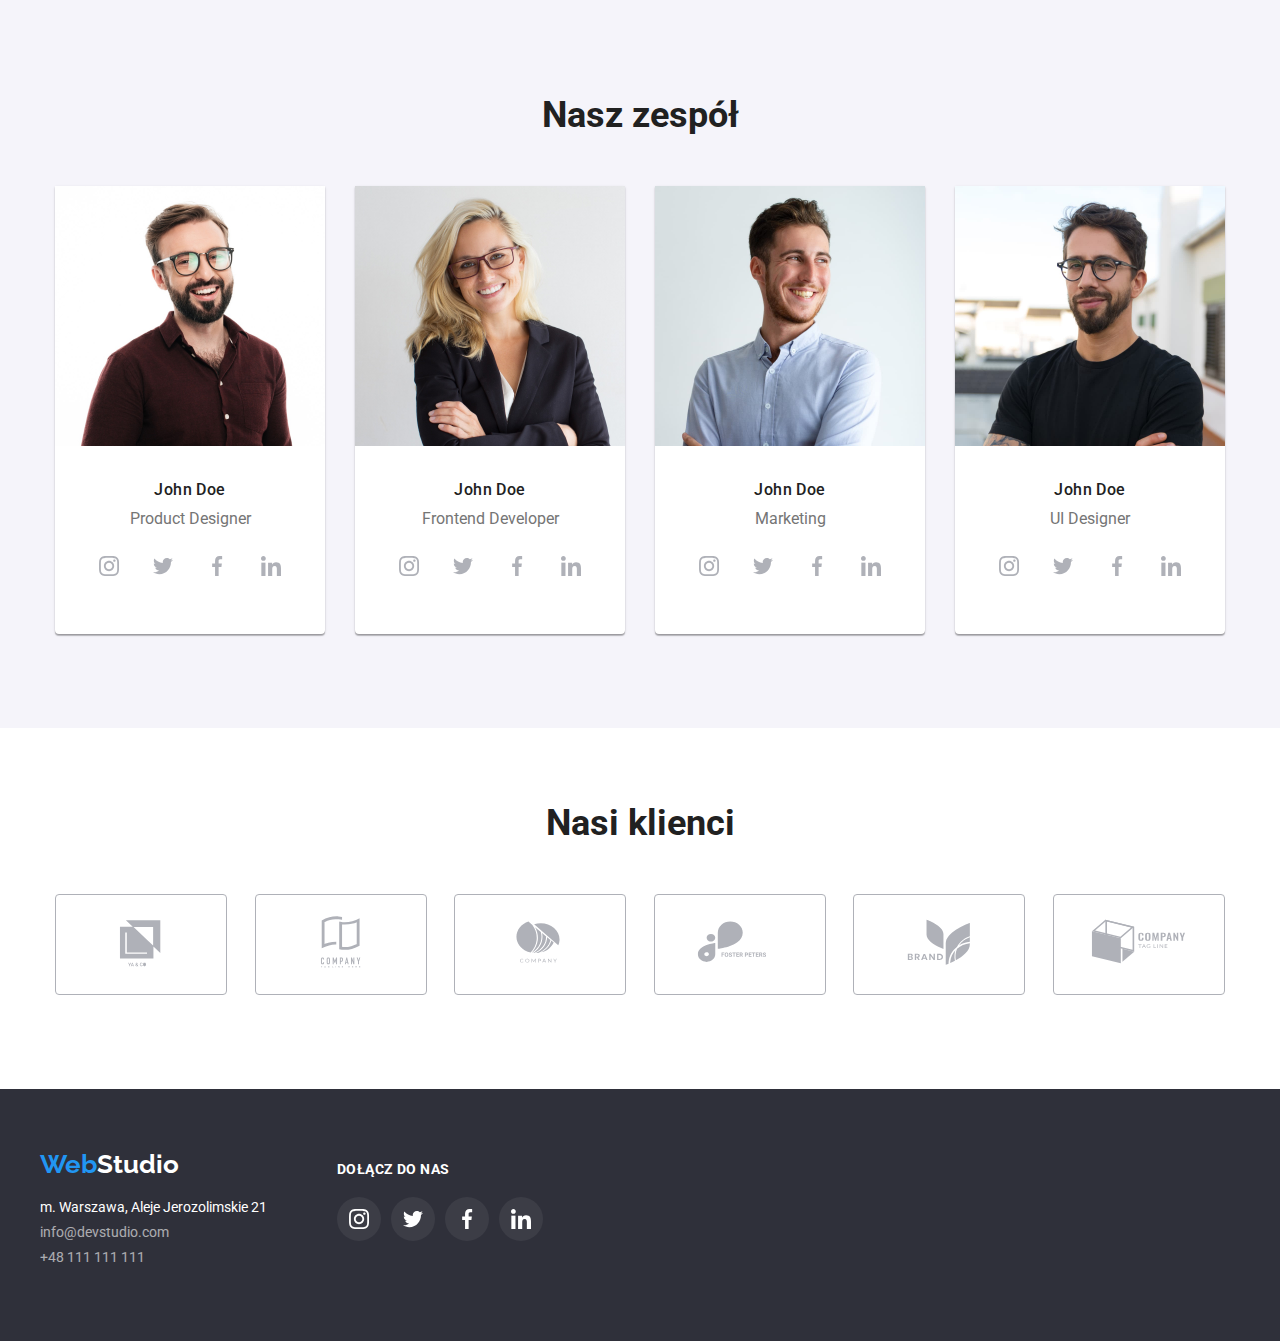
==== commit daf470bf: "20221120 #1" ====
--- a/index.html
+++ b/index.html
@@ -5,7 +5,7 @@
     <meta name="description" content="Projekt realizowany w ramach zadania domowego GoIT" />
     <meta http-equiv="X-UA-Compatible" content="IE=edge" />
     <meta name="viewport" content="width=device-width, initial-scale=1.0" />
-    <title>Zadanie domowe #3</title>
+    <title>Zadanie domowe #4</title>
     <link rel="preconnect" href="https://fonts.googleapis.com" />
     <link rel="preconnect" href="https://fonts.gstatic.com" crossorigin />
     <link
@@ -36,7 +36,7 @@
                   Portfolio
                 </a>
               </li>
-              <li><a class="links menu-text menu-text-nav" href="test.html">Kontakt</a></li>
+              <li><a class="links menu-text menu-text-nav" href="#">Kontakt</a></li>
             </ul>
           </nav>
 
@@ -72,6 +72,11 @@
         <div class="container">
           <ul class="lists features-set">
             <li class="features-item">
+              <div class="features-icons">
+                <svg width="70" height="70">
+                  <use href="./images/icons.svg#icon-antenna-1"></use>
+                </svg>
+              </div>
               <h3 class="features-headers">Lorem ipsum</h3>
               <p class="features-text">
                 Lorem ipsum dolor sit amet, consectetur adipiscing elit. Nam vel arcu sem. Sed non
@@ -79,6 +84,11 @@
               </p>
             </li>
             <li class="features-item">
+              <div class="features-icons">
+                <svg width="70" height="70">
+                  <use href="./images/icons.svg#icon-clock-1"></use>
+                </svg>
+              </div>
               <h3 class="features-headers">Lorem ipsum</h3>
               <p class="features-text">
                 Lorem ipsum dolor sit amet, consectetur adipiscing elit. Nam vel arcu sem. Sed non
@@ -86,6 +96,11 @@
               </p>
             </li>
             <li class="features-item">
+              <div class="features-icons">
+                <svg width="70" height="70">
+                  <use href="./images/icons.svg#icon-diagram-1"></use>
+                </svg>
+              </div>
               <h3 class="features-headers">Lorem ipsum</h3>
               <p class="features-text">
                 Lorem ipsum dolor sit amet, consectetur adipiscing elit. Nam vel arcu sem. Sed non
@@ -93,6 +108,11 @@
               </p>
             </li>
             <li class="features-item">
+              <div class="features-icons">
+                <svg width="70" height="70">
+                  <use href="./images/icons.svg#icon-astronaut-1"></use>
+                </svg>
+              </div>
               <h3 class="features-headers">Lorem ipsum</h3>
               <p class="features-text">
                 Lorem ipsum dolor sit amet, consectetur adipiscing elit. Nam vel arcu sem. Sed non
@@ -147,6 +167,28 @@
                     <h4 class="team-names">John Doe</h4>
                     <p class="team-position">Product Designer</p>
                   </figcaption>
+                  <div class="social-icons-container">
+                    <a class="social-icons-bg" href="#">
+                      <svg class="social-icons" width="20" height="20">
+                        <use href="./images/icons.svg#icon-instagram-2"></use>
+                      </svg>
+                    </a>
+                    <a class="social-icons-bg" href="#">
+                      <svg class="social-icons" width="20" height="20">
+                        <use href="./images/icons.svg#icon-twitter-1"></use>
+                      </svg>
+                    </a>
+                    <a class="social-icons-bg" href="#">
+                      <svg class="social-icons" width="20" height="20">
+                        <use href="./images/icons.svg#icon-facebook-1"></use>
+                      </svg>
+                    </a>
+                    <a class="social-icons-bg" href="#">
+                      <svg class="social-icons" width="20" height="20">
+                        <use href="./images/icons.svg#icon-linkedin-1"></use>
+                      </svg>
+                    </a>
+                  </div>
                 </figure>
               </li>
               <li class="team-item">
@@ -161,6 +203,28 @@
                     <h4 class="team-names">John Doe</h4>
                     <p class="team-position">Frontend Developer</p>
                   </figcaption>
+                  <div class="social-icons-container">
+                    <a class="social-icons-bg" href="#">
+                      <svg class="social-icons" width="20" height="20">
+                        <use href="./images/icons.svg#icon-instagram-2"></use>
+                      </svg>
+                    </a>
+                    <a class="social-icons-bg" href="#">
+                      <svg class="social-icons" width="20" height="20">
+                        <use href="./images/icons.svg#icon-twitter-1"></use>
+                      </svg>
+                    </a>
+                    <a class="social-icons-bg" href="#">
+                      <svg class="social-icons" width="20" height="20">
+                        <use href="./images/icons.svg#icon-facebook-1"></use>
+                      </svg>
+                    </a>
+                    <a class="social-icons-bg" href="#">
+                      <svg class="social-icons" width="20" height="20">
+                        <use href="./images/icons.svg#icon-linkedin-1"></use>
+                      </svg>
+                    </a>
+                  </div>
                 </figure>
               </li>
               <li class="team-item">
@@ -170,6 +234,28 @@
                   <figcaption>
                     <h4 class="team-names">John Doe</h4>
                     <p class="team-position">Marketing</p>
+                    <div class="social-icons-container">
+                      <a class="social-icons-bg" href="#">
+                        <svg class="social-icons" width="20" height="20">
+                          <use href="./images/icons.svg#icon-instagram-2"></use>
+                        </svg>
+                      </a>
+                      <a class="social-icons-bg" href="#">
+                        <svg class="social-icons" width="20" height="20">
+                          <use href="./images/icons.svg#icon-twitter-1"></use>
+                        </svg>
+                      </a>
+                      <a class="social-icons-bg" href="#">
+                        <svg class="social-icons" width="20" height="20">
+                          <use href="./images/icons.svg#icon-facebook-1"></use>
+                        </svg>
+                      </a>
+                      <a class="social-icons-bg" href="#">
+                        <svg class="social-icons" width="20" height="20">
+                          <use href="./images/icons.svg#icon-linkedin-1"></use>
+                        </svg>
+                      </a>
+                    </div>
                   </figcaption>
                 </figure>
               </li>
@@ -185,31 +271,121 @@
                     <h4 class="team-names">John Doe</h4>
                     <p class="team-position">UI Designer</p>
                   </figcaption>
+                  <div class="social-icons-container">
+                    <a class="social-icons-bg" href="#">
+                      <svg class="social-icons" width="20" height="20">
+                        <use href="./images/icons.svg#icon-instagram-2"></use>
+                      </svg>
+                    </a>
+                    <a class="social-icons-bg" href="#">
+                      <svg class="social-icons" width="20" height="20">
+                        <use href="./images/icons.svg#icon-twitter-1"></use>
+                      </svg>
+                    </a>
+                    <a class="social-icons-bg" href="#">
+                      <svg class="social-icons" width="20" height="20">
+                        <use href="./images/icons.svg#icon-facebook-1"></use>
+                      </svg>
+                    </a>
+                    <a class="social-icons-bg" href="#">
+                      <svg class="social-icons" width="20" height="20">
+                        <use href="./images/icons.svg#icon-linkedin-1"></use>
+                      </svg>
+                    </a>
+                  </div>
                 </figure>
               </li>
             </ul>
           </div>
         </section>
       </div>
+      <section class="section">
+        <div class="container">
+          <h2 class="gallery">Nasi klienci</h2>
+          <div class="client-icons-container">
+            <a class="client-icons-border" href="#">
+              <svg class="client-icons" width="106" height="60.04">
+                <use href="./images/icons.svg#icon-Logo"></use>
+              </svg>
+            </a>
+            <a class="client-icons-border" href="#">
+              <svg class="client-icons" width="106" height="60.04">
+                <use href="./images/icons.svg#icon-Logo-2"></use>
+              </svg>
+            </a>
+            <a class="client-icons-border" href="#">
+              <svg class="client-icons" width="106" height="60.04">
+                <use href="./images/icons.svg#icon-Logo-3"></use>
+              </svg>
+            </a>
+            <a class="client-icons-border" href="#">
+              <svg class="client-icons" width="106" height="60.04">
+                <use href="./images/icons.svg#icon-Logo-4"></use>
+              </svg>
+            </a>
+            <a class="client-icons-border" href="#">
+              <svg class="client-icons" width="106" height="60.04">
+                <use href="./images/icons.svg#icon-Logo-5"></use>
+              </svg>
+            </a>
+            <a class="client-icons-border" href="#">
+              <svg class="client-icons" width="106" height="60.04">
+                <use href="./images/icons.svg#icon-Logo-6"></use>
+              </svg>
+            </a>
+          </div>
+        </div>
+      </section>
     </main>
     <footer class="footer box3">
       <div class="container">
-        <a class="links" href="index.html" title="Strona główna">
-          <p class="logo-blue">
-            <span class="blue">Web</span><span class="logo-white">Studio</span>
-          </p>
-        </a>
-        <ul class="footer-list lists">
-          <li>
-            <address class="adres">m. Warszawa, Aleje Jerozolimskie 21</address>
-          </li>
-          <li>
-            <a class="footer-address links" href="mailto:info@devstudio.com">info@devstudio.com</a>
-          </li>
-          <li>
-            <a class="footer-address links" href="tel:+48111111111">+48 111 111 111</a>
-          </li>
-        </ul>
+        <div class="footer-columns">
+          <div class="footer-contact-links">
+            <a class="links" href="index.html" title="Strona główna">
+              <p class="logo-blue">
+                <span class="blue">Web</span><span class="logo-white">Studio</span>
+              </p>
+            </a>
+            <ul class="footer-list lists">
+              <li>
+                <address class="adres">m. Warszawa, Aleje Jerozolimskie 21</address>
+              </li>
+              <li>
+                <a class="footer-address links" href="mailto:info@devstudio.com"
+                  >info@devstudio.com</a
+                >
+              </li>
+              <li>
+                <a class="footer-address links" href="tel:+48111111111">+48 111 111 111</a>
+              </li>
+            </ul>
+          </div>
+          <div class="footer-social-container">
+            <p class="footer-text">Dołącz do nas</p>
+            <div class="footer-social-icons">
+              <a class="footer-icons-bg" href="#">
+                <svg class="footer-icons" width="20" height="20">
+                  <use href="./images/icons.svg#icon-instagram-2"></use>
+                </svg>
+              </a>
+              <a class="footer-icons-bg" href="#">
+                <svg class="footer-icons" width="20" height="20">
+                  <use href="./images/icons.svg#icon-twitter-1"></use>
+                </svg>
+              </a>
+              <a class="footer-icons-bg" href="#">
+                <svg class="footer-icons" width="20" height="20">
+                  <use href="./images/icons.svg#icon-facebook-1"></use>
+                </svg>
+              </a>
+              <a class="footer-icons-bg" href="#">
+                <svg class="footer-icons" width="20" height="20">
+                  <use href="./images/icons.svg#icon-linkedin-1"></use>
+                </svg>
+              </a>
+            </div>
+          </div>
+        </div>
       </div>
     </footer>
   </body>
--- a/css/styles.css
+++ b/css/styles.css
@@ -196,7 +196,7 @@
   text-align: center;
 }
 .team-position {
-  padding-bottom: 30px;
+  padding-bottom: 16px;
 }
 .figure > img {
   padding-bottom: 30px;
@@ -263,7 +263,7 @@
   display: flex;
   align-items: center;
   justify-content: center;
-  background-image: url(../images/background.png);
+  background-image: /* linear-gradient (rgba(47, 48, 58, 0.4), rgba(255, 255, 255, 0)), */ url(../images/background.png);
   background-size: cover;
   background-repeat: no-repeat;
   height: 600px;
@@ -280,7 +280,7 @@
 */
 .box2 {
   background-color: #f5f4fa;
-  height: 648px;
+  height: 708px;
 }
 .box3 {
   background-color: #2f303a;
@@ -363,7 +363,120 @@
 }
 
 .level {
-  display: flexbox;
+  display: flex;
   flex-wrap: no-wrap;
 }
 /* href="./images/icons.svg#icon-smartphone"; */
+.level:hover a {
+  color: #2196f3;
+}
+.level:hover svg {
+  fill: #2196f3;
+}
+.features-icons {
+  padding: 25px 100px 25px 100px;
+  border-radius: 3px;
+  background-color: #f5f4fa;
+  margin-bottom: 30px;
+}
+.social-icons-container {
+  display: flex;
+  width: 206px;
+  margin-left: 32px;
+  margin-right: 32px;
+  padding-bottom: 42px;
+  justify-content: space-between;
+}
+.social-icons {
+  fill: #afb1b8;
+  justify-content: space-between;
+  padding: 12px;
+}
+
+.social-icons:hover {
+  fill: #ffffff;
+  cursor: pointer;
+}
+
+.client-icons-container {
+  margin-left: 15px;
+  max-width: 1170px;
+  display: flex;
+  justify-content: space-between;
+}
+.client-icons-border {
+  width: 170px;
+  border: 1px solid #afb1b8;
+  border-radius: 4px;
+}
+.client-icons {
+  padding: 17.71px 32px;
+  fill: #afb1b8;
+}
+.icon-background {
+  border-radius: 22px;
+}
+.footer-contact-links {
+  max-width: 246px;
+}
+.footer-columns {
+  display: flex;
+}
+.footer-text {
+  font-weight: 700;
+  font-size: 14px;
+  line-height: 16px;
+  letter-spacing: 0.03em;
+  text-transform: uppercase;
+
+  color: #ffffff;
+  padding-top: 72px;
+  padding-bottom: 20px;
+}
+.footer-social-container {
+  padding-left: 70px;
+  width: 206px;
+}
+.footer-social-icons {
+  display: flex;
+  justify-content: space-between;
+}
+.footer-icons {
+  fill: #ffffff;
+  padding: 12px;
+}
+.figure-portfolio:hover {
+  box-shadow: 0px 1px 3px rgba(0, 0, 0, 0.12), 0px 1px 1px rgba(0, 0, 0, 0.14),
+    0px 2px 1px rgba(0, 0, 0, 0.2);
+  cursor: pointer;
+}
+.client-icons-border:hover,
+.client-icons-border:focus {
+  border-color: #2196f3;
+  cursor: pointer;
+}
+.client-icons:hover,
+.client-icons:hover {
+  fill: #2196f3;
+  cursor: pointer;
+}
+.social-icons-bg:hover {
+  border-radius: 50%;
+  background-color: #2196f3;
+  width: 44px;
+  height: 44px;
+}
+.footer-icons-bg {
+  background-color: #ffffff10;
+  border-radius: 50%;
+  width: 44px;
+  height: 44px;
+}
+.footer-icons-bg:hover,
+.footer-icons-bg:focus {
+  background-color: #2196f3;
+  border-radius: 50%;
+  width: 44px;
+  height: 44px;
+  cursor: pointer;
+}